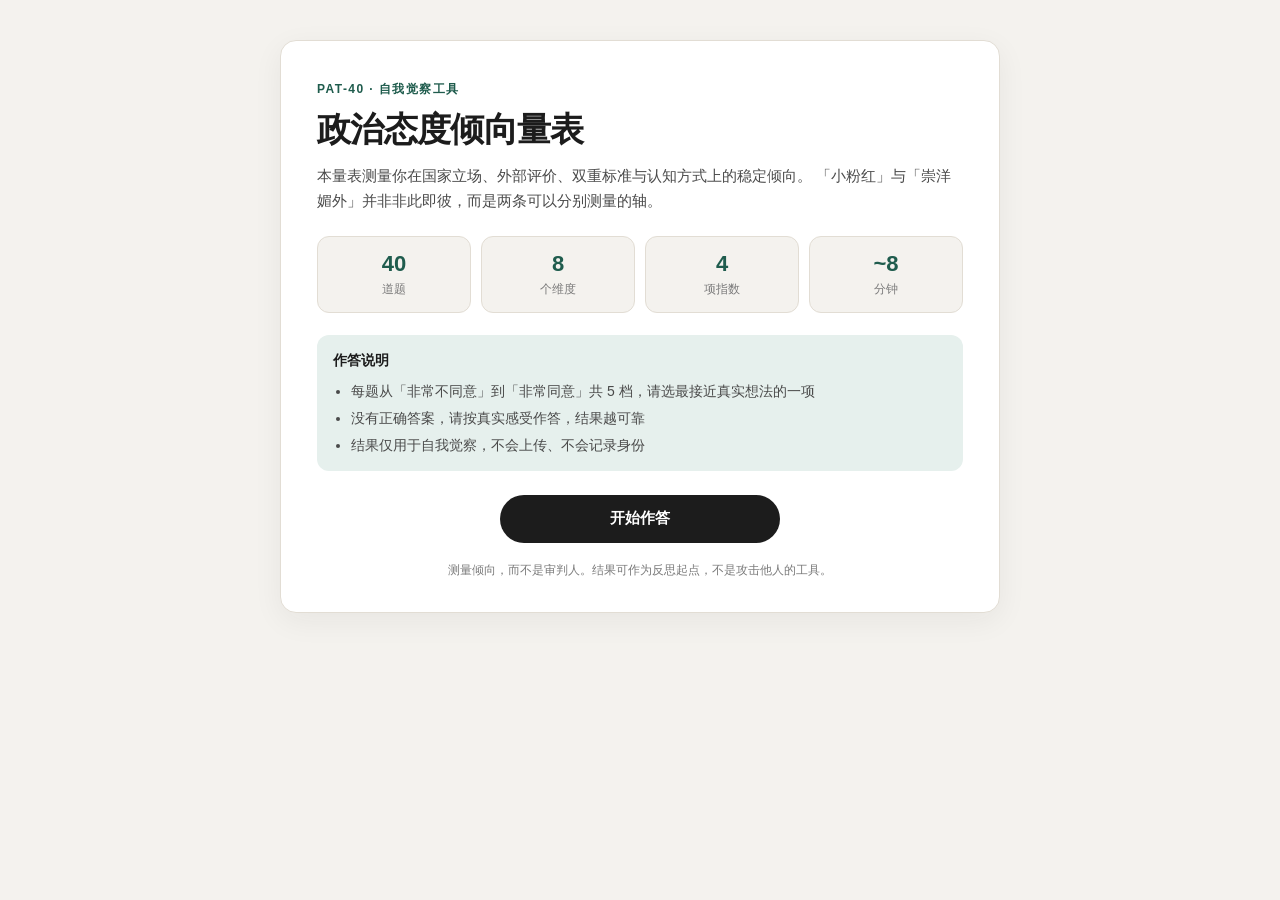
==== index.html @ ac293134 "Add PAT-40 political attitude survey web app" ====
<!DOCTYPE html>
<html lang="zh-CN">
<head>
  <meta charset="UTF-8" />
  <meta name="viewport" content="width=device-width, initial-scale=1, viewport-fit=cover" />
  <meta name="theme-color" content="#1a1a1a" />
  <title>政治态度倾向量表 · PAT-40</title>
  <link rel="stylesheet" href="style.css" />
</head>
<body>
  <div id="app">
    <!-- 引导页 -->
    <section id="screen-intro" class="screen active">
      <div class="panel intro-panel">
        <p class="eyebrow">PAT-40 · 自我觉察工具</p>
        <h1>政治态度倾向量表</h1>
        <p class="lead">
          本量表测量你在国家立场、外部评价、双重标准与认知方式上的稳定倾向。
          「小粉红」与「崇洋媚外」并非非此即彼，而是两条可以分别测量的轴。
        </p>

        <div class="info-grid">
          <div class="info-card">
            <span class="info-num">40</span>
            <span class="info-label">道题</span>
          </div>
          <div class="info-card">
            <span class="info-num">8</span>
            <span class="info-label">个维度</span>
          </div>
          <div class="info-card">
            <span class="info-num">4</span>
            <span class="info-label">项指数</span>
          </div>
          <div class="info-card">
            <span class="info-num">~8</span>
            <span class="info-label">分钟</span>
          </div>
        </div>

        <div class="intro-notes">
          <p><strong>作答说明</strong></p>
          <ul>
            <li>每题从「非常不同意」到「非常同意」共 5 档，请选最接近真实想法的一项</li>
            <li>没有正确答案，请按真实感受作答，结果越可靠</li>
            <li>结果仅用于自我觉察，不会上传、不会记录身份</li>
          </ul>
        </div>

        <button id="btn-start" class="btn-primary" type="button">开始作答</button>
        <p class="footnote">测量倾向，而不是审判人。结果可作为反思起点，不是攻击他人的工具。</p>
      </div>
    </section>

    <!-- 作答页 -->
    <section id="screen-survey" class="screen">
      <header class="survey-header">
        <div class="progress-wrap">
          <div class="progress-meta">
            <span id="progress-text">1 / 40</span>
            <span id="progress-pct">0%</span>
          </div>
          <div class="progress-bar">
            <div id="progress-fill" class="progress-fill"></div>
          </div>
        </div>
      </header>

      <main class="survey-main">
        <div id="question-card" class="question-card">
          <div class="dim-tag" id="dim-tag">维度</div>
          <p class="q-text" id="q-text"></p>
          <div class="likert" id="likert" role="radiogroup" aria-labelledby="q-text"></div>
        </div>
      </main>

      <footer class="survey-footer">
        <button id="btn-prev" class="btn-ghost" type="button" disabled>上一题</button>
        <button id="btn-next" class="btn-primary" type="button" disabled>下一题</button>
      </footer>
    </section>

    <!-- 结果页 -->
    <section id="screen-result" class="screen">
      <div class="panel result-panel">
        <p class="eyebrow">测量完成</p>
        <h1>你的倾向画像</h1>
        <p class="lead" id="result-type-lead"></p>

        <div class="type-badge" id="type-badge"></div>

        <div class="result-grid">
          <div class="radar-block">
            <h2 class="section-title">八维雷达图</h2>
            <div class="radar-wrap">
              <svg id="radar-chart" viewBox="0 0 320 320" role="img" aria-label="八维雷达图"></svg>
            </div>
            <div class="radar-legend" id="radar-legend"></div>
          </div>

          <div class="score-block">
            <h2 class="section-title">总指数</h2>
            <div class="index-cards" id="index-cards"></div>

            <h2 class="section-title">维度明细</h2>
            <div class="dim-list" id="dim-list"></div>
          </div>
        </div>

        <div class="interpret" id="interpret"></div>

        <div class="result-actions">
          <button id="btn-copy" class="btn-secondary" type="button">复制结果摘要</button>
          <button id="btn-restart" class="btn-ghost" type="button">重新作答</button>
        </div>

        <p class="footnote">
          本工具为研究/自我觉察设计稿，未做全国常模。高分不等于错误，低分也不等于清醒——它测量的是稳定的态度结构，而不是对错。
        </p>
      </div>
    </section>
  </div>

  <script src="app.js"></script>
</body>
</html>
---- style.css ----
/* PAT-40 · 政治态度倾向量表 */

:root {
  --bg: #f4f2ee;
  --bg-deep: #ebe7e0;
  --surface: #ffffff;
  --ink: #1c1c1c;
  --ink-2: #4a4a4a;
  --ink-3: #7a7a7a;
  --line: #e2ddd4;
  --accent: #1f5c4d;
  --accent-soft: #e6f0ed;
  --accent-2: #c45c26;
  --accent-2-soft: #f8ebe3;
  --warn: #9a3412;
  --shadow: 0 8px 30px rgba(28, 28, 28, 0.06);
  --radius: 16px;
  --radius-sm: 12px;
  --font: "PingFang SC", "Microsoft YaHei", "Noto Sans SC", "Helvetica Neue", Arial, sans-serif;
  --mono: "SF Mono", "Cascadia Code", Consolas, monospace;
}

*,
*::before,
*::after {
  box-sizing: border-box;
}

html,
body {
  margin: 0;
  padding: 0;
  min-height: 100%;
  font-family: var(--font);
  background: var(--bg);
  color: var(--ink);
  -webkit-font-smoothing: antialiased;
  -webkit-tap-highlight-color: transparent;
}

body {
  min-height: 100dvh;
}

#app {
  min-height: 100dvh;
}

/* ---------- screens ---------- */
.screen {
  display: none;
  min-height: 100dvh;
  padding: 24px 16px 40px;
}

.screen.active {
  display: flex;
  flex-direction: column;
  align-items: center;
}

.panel {
  width: 100%;
  max-width: 720px;
  background: var(--surface);
  border: 1px solid var(--line);
  border-radius: var(--radius);
  box-shadow: var(--shadow);
  padding: 28px 22px 24px;
}

/* ---------- intro ---------- */
.eyebrow {
  margin: 0 0 10px;
  font-size: 12px;
  letter-spacing: 0.12em;
  text-transform: uppercase;
  color: var(--accent);
  font-weight: 600;
}

.intro-panel h1,
.result-panel h1 {
  margin: 0 0 12px;
  font-size: clamp(26px, 5vw, 34px);
  line-height: 1.25;
  letter-spacing: -0.02em;
}

.lead {
  margin: 0 0 22px;
  color: var(--ink-2);
  font-size: 15px;
  line-height: 1.7;
}

.info-grid {
  display: grid;
  grid-template-columns: repeat(4, 1fr);
  gap: 10px;
  margin-bottom: 22px;
}

.info-card {
  background: var(--bg);
  border: 1px solid var(--line);
  border-radius: var(--radius-sm);
  padding: 14px 8px;
  text-align: center;
  display: flex;
  flex-direction: column;
  gap: 4px;
}

.info-num {
  font-size: 22px;
  font-weight: 700;
  color: var(--accent);
  font-variant-numeric: tabular-nums;
}

.info-label {
  font-size: 12px;
  color: var(--ink-3);
}

.intro-notes {
  background: var(--accent-soft);
  border-radius: var(--radius-sm);
  padding: 14px 16px;
  margin-bottom: 24px;
  color: var(--ink-2);
  font-size: 14px;
  line-height: 1.65;
}

.intro-notes p {
  margin: 0 0 8px;
  color: var(--ink);
}

.intro-notes ul {
  margin: 0;
  padding-left: 18px;
}

.intro-notes li + li {
  margin-top: 4px;
}

.footnote {
  margin: 18px 0 0;
  font-size: 12px;
  color: var(--ink-3);
  line-height: 1.6;
  text-align: center;
}

/* ---------- buttons ---------- */
.btn-primary,
.btn-secondary,
.btn-ghost {
  appearance: none;
  border: none;
  font-family: inherit;
  font-size: 15px;
  font-weight: 600;
  border-radius: 999px;
  cursor: pointer;
  transition: transform 0.12s ease, background 0.15s ease, opacity 0.15s ease, border-color 0.15s ease;
  min-height: 48px;
  padding: 0 22px;
}

.btn-primary:active,
.btn-secondary:active,
.btn-ghost:active {
  transform: scale(0.98);
}

.btn-primary {
  background: var(--ink);
  color: #fff;
  width: 100%;
}

.btn-primary:hover:not(:disabled) {
  background: #000;
}

.btn-primary:disabled {
  opacity: 0.35;
  cursor: not-allowed;
}

.btn-secondary {
  background: var(--accent-soft);
  color: var(--accent);
  border: 1px solid #c5d9d3;
}

.btn-secondary:hover {
  background: #d7e8e3;
}

.btn-ghost {
  background: transparent;
  color: var(--ink-2);
  border: 1px solid var(--line);
}

.btn-ghost:hover:not(:disabled) {
  border-color: var(--ink-3);
  color: var(--ink);
}

.btn-ghost:disabled {
  opacity: 0.35;
  cursor: not-allowed;
}

#btn-start {
  max-width: 280px;
  margin: 0 auto;
  display: block;
}

/* ---------- survey ---------- */
#screen-survey {
  padding: 0;
  justify-content: flex-start;
  min-height: 100dvh;
  background: var(--bg);
}

.survey-header {
  width: 100%;
  position: sticky;
  top: 0;
  z-index: 10;
  background: rgba(244, 242, 238, 0.92);
  backdrop-filter: blur(10px);
  -webkit-backdrop-filter: blur(10px);
  border-bottom: 1px solid var(--line);
  padding: 14px 16px 12px;
}

.progress-wrap {
  max-width: 720px;
  margin: 0 auto;
}

.progress-meta {
  display: flex;
  justify-content: space-between;
  font-size: 12px;
  color: var(--ink-3);
  margin-bottom: 8px;
  font-variant-numeric: tabular-nums;
  font-family: var(--mono);
}

.progress-bar {
  height: 4px;
  background: var(--bg-deep);
  border-radius: 999px;
  overflow: hidden;
}

.progress-fill {
  height: 100%;
  width: 0%;
  background: var(--accent);
  border-radius: 999px;
  transition: width 0.25s ease;
}

.survey-main {
  flex: 1;
  width: 100%;
  max-width: 720px;
  margin: 0 auto;
  padding: 24px 16px 120px;
  display: flex;
  align-items: flex-start;
}

.question-card {
  width: 100%;
  background: var(--surface);
  border: 1px solid var(--line);
  border-radius: var(--radius);
  box-shadow: var(--shadow);
  padding: 24px 20px 20px;
  animation: fadeUp 0.28s ease;
}

@keyframes fadeUp {
  from {
    opacity: 0;
    transform: translateY(8px);
  }
  to {
    opacity: 1;
    transform: translateY(0);
  }
}

.dim-tag {
  display: inline-block;
  font-size: 11px;
  letter-spacing: 0.06em;
  color: var(--accent);
  background: var(--accent-soft);
  border-radius: 999px;
  padding: 4px 10px;
  margin-bottom: 14px;
  font-weight: 600;
}

.q-text {
  margin: 0 0 22px;
  font-size: clamp(17px, 2.8vw, 20px);
  line-height: 1.65;
  font-weight: 500;
  color: var(--ink);
}

/* Likert */
.likert {
  display: grid;
  grid-template-columns: 1fr;
  gap: 10px;
}

.likert-option {
  appearance: none;
  width: 100%;
  min-height: 52px;
  border: 1.5px solid var(--line);
  background: var(--bg);
  border-radius: var(--radius-sm);
  font-family: inherit;
  font-size: 15px;
  color: var(--ink-2);
  cursor: pointer;
  display: flex;
  align-items: center;
  gap: 12px;
  padding: 12px 14px;
  text-align: left;
  transition: border-color 0.15s ease, background 0.15s ease, color 0.15s ease, transform 0.1s ease;
}

.likert-option:hover {
  border-color: #b8cfc8;
  background: #f7faf9;
}

.likert-option:active {
  transform: scale(0.99);
}

.likert-option .dot {
  width: 18px;
  height: 18px;
  border-radius: 50%;
  border: 2px solid #b8b4ac;
  flex-shrink: 0;
  position: relative;
  transition: border-color 0.15s ease, background 0.15s ease;
}

.likert-option .dot::after {
  content: "";
  position: absolute;
  inset: 3px;
  border-radius: 50%;
  background: transparent;
  transition: background 0.15s ease;
}

.likert-option.selected {
  border-color: var(--accent);
  background: var(--accent-soft);
  color: var(--ink);
  font-weight: 600;
}

.likert-option.selected .dot {
  border-color: var(--accent);
}

.likert-option.selected .dot::after {
  background: var(--accent);
}

.likert-option .num {
  font-family: var(--mono);
  font-size: 12px;
  color: var(--ink-3);
  min-width: 14px;
}

.likert-option.selected .num {
  color: var(--accent);
}

.survey-footer {
  position: fixed;
  left: 0;
  right: 0;
  bottom: 0;
  z-index: 20;
  display: flex;
  gap: 10px;
  padding: 12px 16px calc(12px + env(safe-area-inset-bottom, 0px));
  background: rgba(244, 242, 238, 0.94);
  backdrop-filter: blur(10px);
  -webkit-backdrop-filter: blur(10px);
  border-top: 1px solid var(--line);
}

.survey-footer .btn-ghost {
  flex: 0 0 auto;
  min-width: 96px;
}

.survey-footer .btn-primary {
  flex: 1;
  width: auto;
}

/* ---------- result ---------- */
.type-badge {
  display: inline-flex;
  align-items: center;
  gap: 8px;
  background: var(--ink);
  color: #fff;
  border-radius: 999px;
  padding: 10px 18px;
  font-size: 15px;
  font-weight: 600;
  margin-bottom: 24px;
}

.type-badge .code {
  font-family: var(--mono);
  font-size: 12px;
  opacity: 0.7;
}

.section-title {
  margin: 0 0 12px;
  font-size: 13px;
  letter-spacing: 0.08em;
  text-transform: uppercase;
  color: var(--ink-3);
  font-weight: 600;
}

.result-grid {
  display: grid;
  gap: 28px;
  margin-bottom: 8px;
}

.radar-wrap {
  background: var(--bg);
  border: 1px solid var(--line);
  border-radius: var(--radius-sm);
  padding: 12px;
  display: flex;
  justify-content: center;
}

#radar-chart {
  width: 100%;
  max-width: 300px;
  height: auto;
  display: block;
}

.radar-legend {
  display: flex;
  flex-wrap: wrap;
  gap: 8px 14px;
  margin-top: 12px;
  font-size: 12px;
  color: var(--ink-2);
}

.radar-legend span {
  display: inline-flex;
  align-items: center;
  gap: 6px;
}

.radar-legend i {
  width: 8px;
  height: 8px;
  border-radius: 50%;
  display: inline-block;
}

.index-cards {
  display: grid;
  grid-template-columns: 1fr 1fr;
  gap: 10px;
  margin-bottom: 22px;
}

.index-card {
  background: var(--bg);
  border: 1px solid var(--line);
  border-radius: var(--radius-sm);
  padding: 14px;
}

.index-card .label {
  display: block;
  font-size: 12px;
  color: var(--ink-3);
  margin-bottom: 6px;
}

.index-card .value {
  font-size: 28px;
  font-weight: 700;
  font-variant-numeric: tabular-nums;
  line-height: 1;
  margin-bottom: 6px;
}

.index-card .bar {
  height: 6px;
  background: var(--bg-deep);
  border-radius: 999px;
  overflow: hidden;
}

.index-card .bar > i {
  display: block;
  height: 100%;
  border-radius: 999px;
  width: 0;
  transition: width 0.6s ease;
}

.index-card.n .value { color: var(--accent-2); }
.index-card.n .bar > i { background: var(--accent-2); }
.index-card.w .value { color: #2563eb; }
.index-card.w .bar > i { background: #2563eb; }
.index-card.b .value { color: #7c3aed; }
.index-card.b .bar > i { background: #7c3aed; }
.index-card.e .value { color: #0f766e; }
.index-card.e .bar > i { background: #0f766e; }

.dim-list {
  display: flex;
  flex-direction: column;
  gap: 10px;
}

.dim-row {
  display: grid;
  grid-template-columns: 1fr auto;
  gap: 8px 12px;
  align-items: center;
  padding: 12px 14px;
  background: var(--bg);
  border: 1px solid var(--line);
  border-radius: var(--radius-sm);
}

.dim-row .name {
  font-size: 14px;
  font-weight: 500;
  color: var(--ink);
}

.dim-row .score {
  font-family: var(--mono);
  font-size: 14px;
  font-weight: 600;
  color: var(--ink);
  font-variant-numeric: tabular-nums;
}

.dim-row .track {
  grid-column: 1 / -1;
  height: 6px;
  background: var(--bg-deep);
  border-radius: 999px;
  overflow: hidden;
}

.dim-row .track > i {
  display: block;
  height: 100%;
  border-radius: 999px;
  background: var(--accent);
  width: 0;
  transition: width 0.6s ease;
}

.interpret {
  margin: 24px 0;
  padding: 18px 16px;
  background: var(--accent-soft);
  border-radius: var(--radius-sm);
  font-size: 14px;
  line-height: 1.75;
  color: var(--ink-2);
}

.interpret h3 {
  margin: 0 0 10px;
  font-size: 15px;
  color: var(--ink);
}

.interpret p {
  margin: 0 0 10px;
}

.interpret p:last-child {
  margin-bottom: 0;
}

.result-actions {
  display: flex;
  gap: 10px;
  margin-bottom: 8px;
}

.result-actions button {
  flex: 1;
}

/* ---------- responsive ---------- */
@media (min-width: 720px) {
  .screen {
    padding: 40px 24px 48px;
  }

  .panel {
    padding: 40px 36px 32px;
  }

  .survey-main {
    padding-top: 36px;
  }

  .question-card {
    padding: 36px 32px 28px;
  }

  .likert {
    grid-template-columns: 1fr;
    gap: 12px;
  }

  .result-grid {
    grid-template-columns: 1fr 1fr;
    align-items: start;
  }

  .survey-footer {
    padding: 14px 24px;
  }

  .survey-footer .btn-primary,
  .survey-footer .btn-ghost {
    max-width: 200px;
  }

  .survey-footer {
    justify-content: center;
  }

  .survey-footer .btn-primary {
    max-width: 240px;
  }
}

@media (max-width: 480px) {
  .info-grid {
    grid-template-columns: repeat(2, 1fr);
  }

  .index-cards {
    grid-template-columns: 1fr 1fr;
  }
}

/* reduce motion */
@media (prefers-reduced-motion: reduce) {
  *,
  *::before,
  *::after {
    animation-duration: 0.01ms !important;
    transition-duration: 0.01ms !important;
  }
}
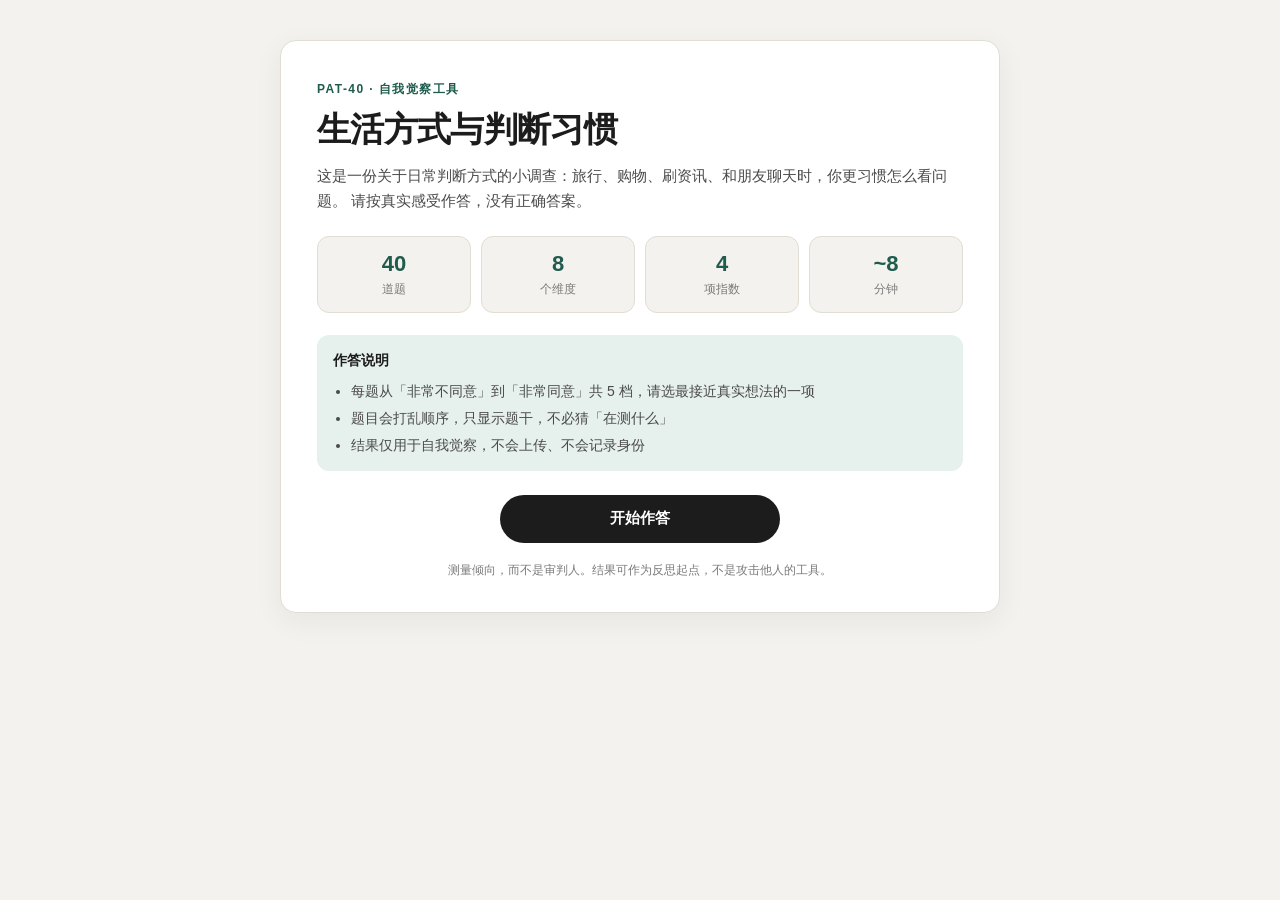
==== commit 3140b4bc: "Disguise survey items and randomize question order to reduce reverse-engineering" ====
--- a/index.html
+++ b/index.html
@@ -4,7 +4,7 @@
   <meta charset="UTF-8" />
   <meta name="viewport" content="width=device-width, initial-scale=1, viewport-fit=cover" />
   <meta name="theme-color" content="#1a1a1a" />
-  <title>政治态度倾向量表 · PAT-40</title>
+  <title>生活方式与判断习惯小调查</title>
   <link rel="stylesheet" href="style.css" />
 </head>
 <body>
@@ -13,10 +13,10 @@
     <section id="screen-intro" class="screen active">
       <div class="panel intro-panel">
         <p class="eyebrow">PAT-40 · 自我觉察工具</p>
-        <h1>政治态度倾向量表</h1>
+        <h1>生活方式与判断习惯</h1>
         <p class="lead">
-          本量表测量你在国家立场、外部评价、双重标准与认知方式上的稳定倾向。
-          「小粉红」与「崇洋媚外」并非非此即彼，而是两条可以分别测量的轴。
+          这是一份关于日常判断方式的小调查：旅行、购物、刷资讯、和朋友聊天时，你更习惯怎么看问题。
+          请按真实感受作答，没有正确答案。
         </p>
 
         <div class="info-grid">
@@ -42,7 +42,7 @@
           <p><strong>作答说明</strong></p>
           <ul>
             <li>每题从「非常不同意」到「非常同意」共 5 档，请选最接近真实想法的一项</li>
-            <li>没有正确答案，请按真实感受作答，结果越可靠</li>
+            <li>题目会打乱顺序，只显示题干，不必猜「在测什么」</li>
             <li>结果仅用于自我觉察，不会上传、不会记录身份</li>
           </ul>
         </div>
@@ -84,7 +84,7 @@
     <section id="screen-result" class="screen">
       <div class="panel result-panel">
         <p class="eyebrow">测量完成</p>
-        <h1>你的倾向画像</h1>
+        <h1>你的判断习惯画像</h1>
         <p class="lead" id="result-type-lead"></p>
 
         <div class="type-badge" id="type-badge"></div>
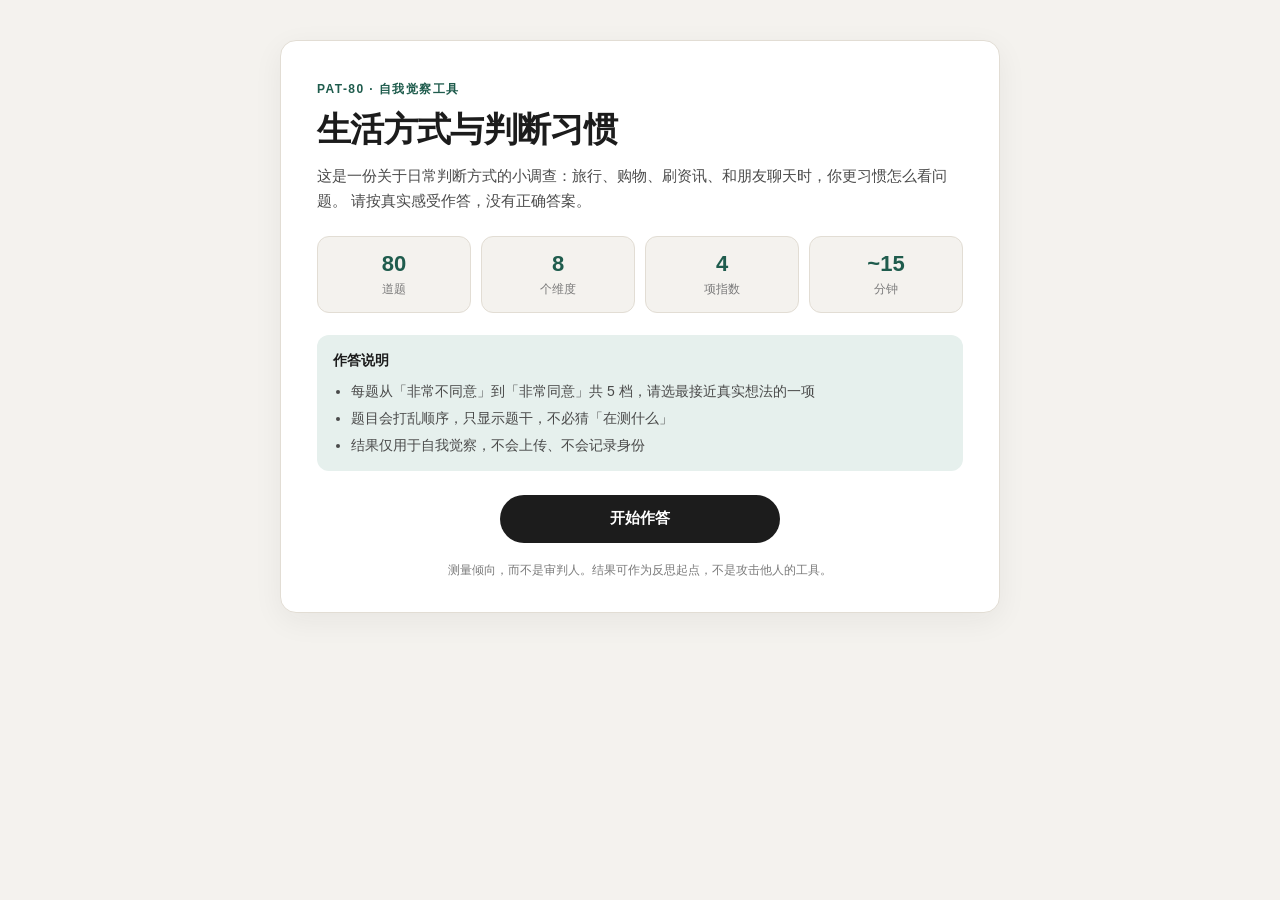
==== commit 0abcc7a2: "Expand to 80 simpler questions for clearer wording and fuller coverage" ====
--- a/index.html
+++ b/index.html
@@ -12,7 +12,7 @@
     <!-- 引导页 -->
     <section id="screen-intro" class="screen active">
       <div class="panel intro-panel">
-        <p class="eyebrow">PAT-40 · 自我觉察工具</p>
+        <p class="eyebrow">PAT-80 · 自我觉察工具</p>
         <h1>生活方式与判断习惯</h1>
         <p class="lead">
           这是一份关于日常判断方式的小调查：旅行、购物、刷资讯、和朋友聊天时，你更习惯怎么看问题。
@@ -21,7 +21,7 @@
 
         <div class="info-grid">
           <div class="info-card">
-            <span class="info-num">40</span>
+            <span class="info-num">80</span>
             <span class="info-label">道题</span>
           </div>
           <div class="info-card">
@@ -33,7 +33,7 @@
             <span class="info-label">项指数</span>
           </div>
           <div class="info-card">
-            <span class="info-num">~8</span>
+            <span class="info-num">~15</span>
             <span class="info-label">分钟</span>
           </div>
         </div>
@@ -57,7 +57,7 @@
       <header class="survey-header">
         <div class="progress-wrap">
           <div class="progress-meta">
-            <span id="progress-text">1 / 40</span>
+            <span id="progress-text">1 / 80</span>
             <span id="progress-pct">0%</span>
           </div>
           <div class="progress-bar">
@@ -89,25 +89,32 @@
 
         <div class="type-badge" id="type-badge"></div>
 
-        <div class="result-grid">
-          <div class="radar-block">
-            <h2 class="section-title">八维雷达图</h2>
-            <div class="radar-wrap">
-              <svg id="radar-chart" viewBox="0 0 320 320" role="img" aria-label="八维雷达图"></svg>
-            </div>
-            <div class="radar-legend" id="radar-legend"></div>
-          </div>
-
-          <div class="score-block">
-            <h2 class="section-title">总指数</h2>
-            <div class="index-cards" id="index-cards"></div>
-
-            <h2 class="section-title">维度明细</h2>
-            <div class="dim-list" id="dim-list"></div>
-          </div>
+        <div class="score-block">
+          <h2 class="section-title">总指数</h2>
+          <div class="index-cards" id="index-cards"></div>
         </div>
 
         <div class="interpret" id="interpret"></div>
+
+        <details class="detail-fold" id="detail-fold">
+          <summary>
+            <span class="summary-title">详细维度与雷达图</span>
+            <span class="summary-hint">默认收起，避免分享时暴露测量结构</span>
+          </summary>
+          <div class="result-grid folded-grid">
+            <div class="radar-block">
+              <h2 class="section-title">八维雷达图</h2>
+              <div class="radar-wrap">
+                <svg id="radar-chart" viewBox="0 0 320 320" role="img" aria-label="八维雷达图"></svg>
+              </div>
+              <div class="radar-legend" id="radar-legend"></div>
+            </div>
+            <div class="score-block">
+              <h2 class="section-title">维度明细</h2>
+              <div class="dim-list" id="dim-list"></div>
+            </div>
+          </div>
+        </details>
 
         <div class="result-actions">
           <button id="btn-copy" class="btn-secondary" type="button">复制结果摘要</button>
--- a/style.css
+++ b/style.css
@@ -466,6 +466,75 @@
   margin-bottom: 8px;
 }
 
+.score-block {
+  margin-bottom: 8px;
+}
+
+/* 折叠区：默认收起，防止分享时暴露维度结构 */
+.detail-fold {
+  margin: 8px 0 20px;
+  border: 1px solid var(--line);
+  border-radius: var(--radius-sm);
+  background: var(--bg);
+  overflow: hidden;
+}
+
+.detail-fold > summary {
+  list-style: none;
+  cursor: pointer;
+  display: flex;
+  flex-direction: column;
+  gap: 4px;
+  padding: 14px 16px;
+  user-select: none;
+  -webkit-user-select: none;
+}
+
+.detail-fold > summary::-webkit-details-marker {
+  display: none;
+}
+
+.detail-fold > summary::after {
+  content: "";
+}
+
+.detail-fold > summary {
+  position: relative;
+  padding-right: 40px;
+}
+
+.detail-fold > summary::before {
+  content: "展开";
+  position: absolute;
+  right: 16px;
+  top: 50%;
+  transform: translateY(-50%);
+  font-size: 12px;
+  color: var(--accent);
+  font-weight: 600;
+}
+
+.detail-fold[open] > summary::before {
+  content: "收起";
+}
+
+.summary-title {
+  font-size: 14px;
+  font-weight: 600;
+  color: var(--ink);
+}
+
+.summary-hint {
+  font-size: 12px;
+  color: var(--ink-3);
+  line-height: 1.5;
+}
+
+.folded-grid {
+  padding: 0 14px 16px;
+  margin: 0;
+}
+
 .radar-wrap {
   background: var(--bg);
   border: 1px solid var(--line);
